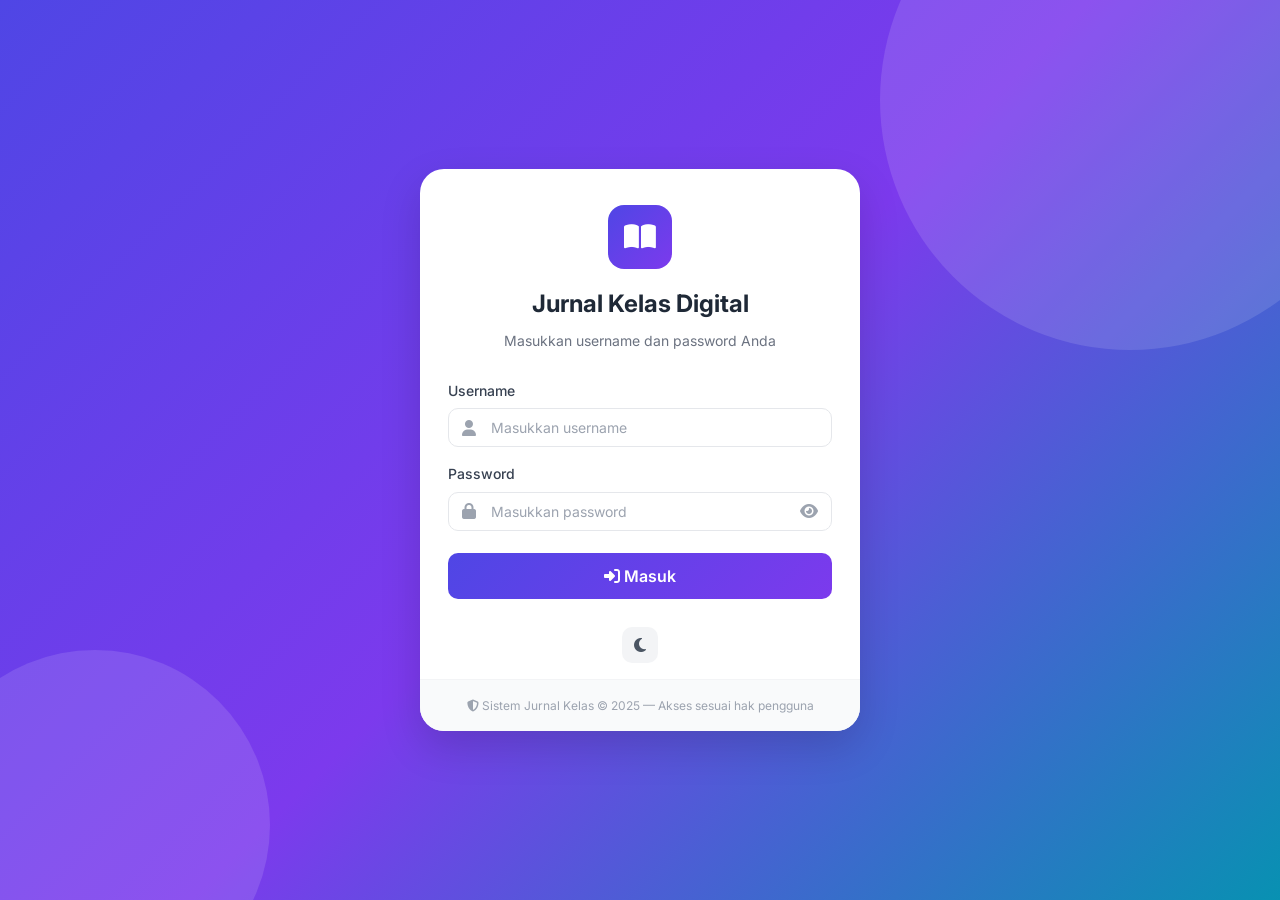
==== index.html @ 98031968 "Initial commit : proyek jurnal kelas digital" ====
<!doctype html>
<html lang="id">
  <head>
    <meta charset="UTF-8" />
    <meta name="viewport" content="width=device-width, initial-scale=1.0" />
    <title>Login — Jurnal Kelas Digital</title>

    <!-- SEO & Meta -->
    <meta
      name="description"
      content="Sistem Jurnal Kelas Digital — Pencatatan kegiatan belajar mengajar"
    />
    <meta name="theme-color" content="#4F46E5" />

    <!-- Favicon emoji (tidak perlu file gambar) -->
    <link
      rel="icon"
      href="data:image/svg+xml,<svg xmlns='http://www.w3.org/2000/svg' viewBox='0 0 100 100'><text y='.9em' font-size='90'>📒</text></svg>"
    />
    <link rel="stylesheet" href="css/style.css" />
    <link rel="stylesheet" href="css/login.css" />
    <link
      rel="stylesheet"
      href="https://cdnjs.cloudflare.com/ajax/libs/font-awesome/6.5.0/css/all.min.css"
    />
  </head>
  <body>
    <div class="login-page">
      <div class="login-container">
        <div class="login-card">
          <!-- Header -->
          <div class="login-header">
            <div class="login-logo">
              <i class="fas fa-book-open"></i>
            </div>
            <h1 class="login-title">Jurnal Kelas Digital</h1>
            <p class="login-subtitle">Masukkan username dan password Anda</p>
          </div>

          <!-- Form Login -->
          <form class="login-form" id="loginForm" onsubmit="handleLogin(event)">
            <div class="alert alert-danger hidden" id="loginAlert">
              <i class="fas fa-circle-exclamation"></i>
              <span id="loginAlertMsg">Username atau password salah.</span>
            </div>

            <div class="form-group">
              <label class="form-label" for="username">Username</label>
              <div class="input-icon-wrapper">
                <i class="fas fa-user icon"></i>
                <input
                  type="text"
                  id="username"
                  class="form-control"
                  placeholder="Masukkan username"
                  autocomplete="username"
                  required
                />
              </div>
            </div>

            <div class="form-group">
              <label class="form-label" for="password">Password</label>
              <div class="input-icon-wrapper">
                <i class="fas fa-lock icon"></i>
                <input
                  type="password"
                  id="password"
                  class="form-control"
                  placeholder="Masukkan password"
                  autocomplete="current-password"
                  required
                />
                <i
                  class="fas fa-eye icon-right"
                  id="togglePassword"
                  onclick="togglePasswordVisibility()"
                ></i>
              </div>
            </div>

            <button type="submit" class="btn-login" id="btnLogin">
              <span class="btn-text">
                <i class="fas fa-right-to-bracket"></i>
                Masuk
              </span>
              <span class="btn-spinner"></span>
            </button>
          </form>

          <div style="text-align: center; padding: 0 28px 16px">
            <button
              class="dark-mode-toggle"
              onclick="toggleDarkMode()"
              id="darkModeBtn"
              title="Toggle Dark Mode"
              style="margin: 0 auto"
            >
              <i class="fas fa-moon"></i>
            </button>
          </div>

          <div class="login-footer">
            <i class="fas fa-shield-halved"></i>
            Sistem Jurnal Kelas &copy; 2025 — Akses sesuai hak pengguna
          </div>
        </div>
      </div>
    </div>

    <script src="js/data.js"></script>
    <script src="js/auth.js"></script>
    <script src="js/darkmode.js"></script>
  </body>
</html>
---- css/style.css ----
/* ============================================
   css/style.css — Global Styles
   Jurnal Kelas Digital
   ============================================ */

/* --- 1. Google Font Import --- */
@import url("https://fonts.googleapis.com/css2?family=Inter:wght@300;400;500;600;700&display=swap");

/* --- 2. CSS Variables (Tema Warna) --- */
:root {
  /* Primary Colors */
  --primary: #4f46e5; /* Indigo utama */
  --primary-dark: #3730a3;
  --primary-light: #818cf8;

  /* Role Colors */
  --color-admin: #7c3aed; /* Ungu untuk admin */
  --color-guru: #0891b2; /* Biru teal untuk guru */
  --color-siswa: #059669; /* Hijau untuk siswa */

  /* Neutral Colors */
  --white: #ffffff;
  --gray-50: #f9fafb;
  --gray-100: #f3f4f6;
  --gray-200: #e5e7eb;
  --gray-300: #d1d5db;
  --gray-400: #9ca3af;
  --gray-500: #6b7280;
  --gray-600: #4b5563;
  --gray-700: #374151;
  --gray-800: #1f2937;
  --gray-900: #111827;

  /* Status Colors */
  --success: #10b981;
  --warning: #f59e0b;
  --danger: #ef4444;
  --info: #3b82f6;

  /* Typography */
  --font-main: "Inter", sans-serif;
  --text-xs: 0.75rem; /* 12px */
  --text-sm: 0.875rem; /* 14px */
  --text-base: 1rem; /* 16px */
  --text-lg: 1.125rem; /* 18px */
  --text-xl: 1.25rem; /* 20px */
  --text-2xl: 1.5rem; /* 24px */
  --text-3xl: 1.875rem; /* 30px */

  /* Spacing */
  --radius-sm: 6px;
  --radius-md: 10px;
  --radius-lg: 16px;
  --radius-xl: 24px;

  /* Shadow */
  --shadow-sm: 0 1px 3px rgba(0, 0, 0, 0.08);
  --shadow-md: 0 4px 12px rgba(0, 0, 0, 0.1);
  --shadow-lg: 0 8px 24px rgba(0, 0, 0, 0.12);
  --shadow-xl: 0 16px 40px rgba(0, 0, 0, 0.15);

  /* Transition */
  --transition: all 0.25s ease;
}

/* --- 3. CSS Reset & Base --- */
*,
*::before,
*::after {
  margin: 0;
  padding: 0;
  box-sizing: border-box;
}

html {
  font-size: 16px;
  scroll-behavior: smooth;
  overflow-x: hidden;
}

body {
  font-family: var(--font-main);
  font-size: var(--text-base);
  color: var(--gray-800);
  background-color: var(--gray-50);
  line-height: 1.6;
  -webkit-font-smoothing: antialiased;
  overflow-x: hidden;
  width: 100%;
}

a {
  text-decoration: none;
  color: inherit;
}

ul,
ol {
  list-style: none;
}

img {
  max-width: 100%;
  display: block;
}

button {
  cursor: pointer;
  font-family: var(--font-main);
  border: none;
  outline: none;
}

input,
select,
textarea {
  font-family: var(--font-main);
  font-size: var(--text-base);
  outline: none;
}

/* --- 4. Typography Utility --- */
.text-xs {
  font-size: var(--text-xs);
}
.text-sm {
  font-size: var(--text-sm);
}
.text-base {
  font-size: var(--text-base);
}
.text-lg {
  font-size: var(--text-lg);
}
.text-xl {
  font-size: var(--text-xl);
}
.text-2xl {
  font-size: var(--text-2xl);
}
.text-3xl {
  font-size: var(--text-3xl);
}

.font-light {
  font-weight: 300;
}
.font-normal {
  font-weight: 400;
}
.font-medium {
  font-weight: 500;
}
.font-semibold {
  font-weight: 600;
}
.font-bold {
  font-weight: 700;
}

.text-center {
  text-align: center;
}
.text-right {
  text-align: right;
}

.text-primary {
  color: var(--primary);
}
.text-muted {
  color: var(--gray-500);
}
.text-danger {
  color: var(--danger);
}
.text-success {
  color: var(--success);
}
.text-white {
  color: var(--white);
}

/* --- 5. Button Components --- */
.btn {
  display: inline-flex;
  align-items: center;
  justify-content: center;
  gap: 8px;
  padding: 10px 20px;
  border-radius: var(--radius-md);
  font-size: var(--text-sm);
  font-weight: 600;
  transition: var(--transition);
  border: 2px solid transparent;
  white-space: nowrap;
}

.btn-sm {
  padding: 6px 14px;
  font-size: var(--text-xs);
  border-radius: var(--radius-sm);
}

.btn-lg {
  padding: 14px 28px;
  font-size: var(--text-base);
}

.btn-block {
  width: 100%;
}

/* Warna tombol berdasarkan peran */
.btn-primary {
  background: var(--primary);
  color: var(--white);
}
.btn-primary:hover {
  background: var(--primary-dark);
  transform: translateY(-1px);
  box-shadow: var(--shadow-md);
}

.btn-admin {
  background: var(--color-admin);
  color: var(--white);
}
.btn-admin:hover {
  background: #6d28d9;
  transform: translateY(-1px);
  box-shadow: var(--shadow-md);
}

.btn-guru {
  background: var(--color-guru);
  color: var(--white);
}
.btn-guru:hover {
  background: #0e7490;
  transform: translateY(-1px);
}

.btn-siswa {
  background: var(--color-siswa);
  color: var(--white);
}
.btn-siswa:hover {
  background: #047857;
  transform: translateY(-1px);
}

.btn-danger {
  background: var(--danger);
  color: var(--white);
}
.btn-danger:hover {
  background: #dc2626;
}

.btn-outline {
  background: transparent;
  border: 2px solid var(--gray-300);
  color: var(--gray-700);
}
.btn-outline:hover {
  border-color: var(--primary);
  color: var(--primary);
}

.btn-ghost {
  background: transparent;
  color: var(--gray-600);
}
.btn-ghost:hover {
  background: var(--gray-100);
  color: var(--gray-800);
}

/* --- 6. Form Components --- */
.form-group {
  display: flex;
  flex-direction: column;
  gap: 6px;
  margin-bottom: 16px;
}

.form-label {
  font-size: var(--text-sm);
  font-weight: 500;
  color: var(--gray-700);
}

.form-control {
  width: 100%;
  padding: 10px 14px;
  border: 1.5px solid var(--gray-200);
  border-radius: var(--radius-md);
  font-size: var(--text-sm);
  color: var(--gray-800);
  background: var(--white);
  transition: var(--transition);
}

.form-control:focus {
  border-color: var(--primary);
  box-shadow: 0 0 0 3px rgba(79, 70, 229, 0.12);
}

.form-control::placeholder {
  color: var(--gray-400);
}

select.form-control {
  cursor: pointer;
  appearance: none;
  background-image: url("data:image/svg+xml,%3Csvg xmlns='http://www.w3.org/2000/svg' width='12' height='12' viewBox='0 0 12 12'%3E%3Cpath fill='%236B7280' d='M6 8L1 3h10z'/%3E%3C/svg%3E");
  background-repeat: no-repeat;
  background-position: right 14px center;
  padding-right: 36px;
}

textarea.form-control {
  resize: vertical;
  min-height: 80px;
}

.form-hint {
  font-size: var(--text-xs);
  color: var(--gray-400);
  margin-top: 2px;
}

.form-error {
  font-size: var(--text-xs);
  color: var(--danger);
  margin-top: 2px;
}

/* --- 7. Card Component --- */
.card {
  background: var(--white);
  border-radius: var(--radius-lg);
  box-shadow: var(--shadow-sm);
  border: 1px solid var(--gray-100);
  overflow: hidden;
}

.card-header {
  padding: 18px 24px;
  border-bottom: 1px solid var(--gray-100);
  display: flex;
  align-items: center;
  justify-content: space-between;
}

.card-title {
  font-size: var(--text-lg);
  font-weight: 600;
  color: var(--gray-800);
}

.card-body {
  padding: 24px;
}

.card-footer {
  padding: 16px 24px;
  border-top: 1px solid var(--gray-100);
  background: var(--gray-50);
}

/* --- 8. Badge Component --- */
.badge {
  display: inline-flex;
  align-items: center;
  padding: 3px 10px;
  border-radius: 999px;
  font-size: var(--text-xs);
  font-weight: 600;
}

.badge-primary {
  background: #eef2ff;
  color: var(--primary);
}
.badge-admin {
  background: #f5f3ff;
  color: var(--color-admin);
}
.badge-guru {
  background: #ecfeff;
  color: var(--color-guru);
}
.badge-siswa {
  background: #ecfdf5;
  color: var(--color-siswa);
}
.badge-success {
  background: #d1fae5;
  color: #065f46;
}
.badge-warning {
  background: #fef3c7;
  color: #92400e;
}
.badge-danger {
  background: #fee2e2;
  color: #991b1b;
}
.badge-gray {
  background: var(--gray-100);
  color: var(--gray-600);
}

/* --- 9. Alert Component --- */
.alert {
  padding: 12px 16px;
  border-radius: var(--radius-md);
  font-size: var(--text-sm);
  display: flex;
  align-items: flex-start;
  gap: 10px;
  margin-bottom: 16px;
}

.alert-success {
  background: #d1fae5;
  color: #065f46;
  border-left: 4px solid var(--success);
}
.alert-danger {
  background: #fee2e2;
  color: #991b1b;
  border-left: 4px solid var(--danger);
}
.alert-warning {
  background: #fef3c7;
  color: #92400e;
  border-left: 4px solid var(--warning);
}
.alert-info {
  background: #dbeafe;
  color: #1e40af;
  border-left: 4px solid var(--info);
}

/* --- 10. Table Component --- */
.table-wrapper {
  overflow-x: auto;
  border-radius: var(--radius-md);
  border: 1px solid var(--gray-200);
}

table {
  width: 100%;
  border-collapse: collapse;
  font-size: var(--text-sm);
}

thead {
  background: var(--gray-50);
}

th {
  padding: 12px 16px;
  text-align: left;
  font-weight: 600;
  color: var(--gray-600);
  font-size: var(--text-xs);
  text-transform: uppercase;
  letter-spacing: 0.05em;
  border-bottom: 1px solid var(--gray-200);
  white-space: nowrap;
}

td {
  padding: 13px 16px;
  border-bottom: 1px solid var(--gray-100);
  color: var(--gray-700);
  vertical-align: middle;
}

tbody tr:last-child td {
  border-bottom: none;
}

tbody tr:hover {
  background: var(--gray-50);
}

/* --- 11. Modal Component --- */
.modal-overlay {
  position: fixed;
  inset: 0;
  background: rgba(0, 0, 0, 0.45);
  display: flex;
  align-items: center;
  justify-content: center;
  z-index: 1000;
  padding: 20px;
  opacity: 0;
  visibility: hidden;
  transition: var(--transition);
  pointer-events: none;
}

.modal-overlay.active {
  opacity: 1;
  visibility: visible;
  pointer-events: auto;
}

.modal {
  background: var(--white);
  border-radius: var(--radius-xl);
  box-shadow: var(--shadow-xl);
  width: 100%;
  max-width: 520px;
  max-height: 90vh;
  overflow-y: auto;
  transform: scale(0.95) translateY(10px);
  transition: var(--transition);
}

.modal-overlay.active .modal {
  transform: scale(1) translateY(0);
}

.modal-header {
  padding: 20px 24px 16px;
  border-bottom: 1px solid var(--gray-100);
  display: flex;
  align-items: center;
  justify-content: space-between;
}

.modal-title {
  font-size: var(--text-xl);
  font-weight: 600;
}

.modal-close {
  width: 32px;
  height: 32px;
  border-radius: var(--radius-sm);
  background: var(--gray-100);
  color: var(--gray-500);
  display: flex;
  align-items: center;
  justify-content: center;
  font-size: var(--text-lg);
  transition: var(--transition);
  cursor: pointer;
  border: none;
}

.modal-close:hover {
  background: var(--gray-200);
  color: var(--gray-800);
}

.modal-body {
  padding: 24px;
}

.modal-footer {
  padding: 16px 24px;
  border-top: 1px solid var(--gray-100);
  display: flex;
  gap: 10px;
  justify-content: flex-end;
}

/* --- 12. Utility Classes --- */
.d-flex {
  display: flex;
}
.align-center {
  align-items: center;
}
.justify-between {
  justify-content: space-between;
}
.gap-1 {
  gap: 4px;
}
.gap-2 {
  gap: 8px;
}
.gap-3 {
  gap: 12px;
}
.gap-4 {
  gap: 16px;
}

.mt-1 {
  margin-top: 4px;
}
.mt-2 {
  margin-top: 8px;
}
.mt-3 {
  margin-top: 12px;
}
.mt-4 {
  margin-top: 16px;
}
.mb-1 {
  margin-bottom: 4px;
}
.mb-2 {
  margin-bottom: 8px;
}
.mb-3 {
  margin-bottom: 12px;
}
.mb-4 {
  margin-bottom: 16px;
}

.p-2 {
  padding: 8px;
}
.p-3 {
  padding: 12px;
}
.p-4 {
  padding: 16px;
}

.w-full {
  width: 100%;
}
.hidden {
  display: none !important;
}

/* --- 13. Scrollbar Custom --- */
::-webkit-scrollbar {
  width: 6px;
  height: 6px;
}
::-webkit-scrollbar-track {
  background: var(--gray-100);
}
::-webkit-scrollbar-thumb {
  background: var(--gray-300);
  border-radius: 99px;
}
::-webkit-scrollbar-thumb:hover {
  background: var(--gray-400);
}

/* ============================================
   POLISH & FINISHING — Tambahan Animasi & UI
   ============================================ */

/* Animasi masuk halaman */
@keyframes fadeInUp {
  from {
    opacity: 0;
    transform: translateY(16px);
  }
  to {
    opacity: 1;
    transform: translateY(0);
  }
}

@keyframes fadeIn {
  from {
    opacity: 0;
  }
  to {
    opacity: 1;
  }
}

@keyframes slideInLeft {
  from {
    opacity: 0;
    transform: translateX(-20px);
  }
  to {
    opacity: 1;
    transform: translateX(0);
  }
}

/* Terapkan animasi ke elemen utama */
.page-content {
  animation: fadeInUp 0.35s ease both;
}

.stat-card {
  animation: fadeInUp 0.35s ease both;
}

.stat-card:nth-child(1) {
  animation-delay: 0.05s;
}
.stat-card:nth-child(2) {
  animation-delay: 0.1s;
}
.stat-card:nth-child(3) {
  animation-delay: 0.15s;
}
.stat-card:nth-child(4) {
  animation-delay: 0.2s;
}
.stat-card:nth-child(5) {
  animation-delay: 0.25s;
}

.card {
  animation: fadeInUp 0.4s ease both;
}

/* Animasi baris tabel */
tbody tr {
  animation: fadeIn 0.2s ease both;
}

/* Toast notification */
.toast-container {
  position: fixed;
  bottom: 24px;
  right: 24px;
  z-index: 9999;
  display: flex;
  flex-direction: column;
  gap: 10px;
}

.toast {
  display: flex;
  align-items: center;
  gap: 12px;
  padding: 14px 18px;
  border-radius: var(--radius-md);
  background: var(--gray-900);
  color: var(--white);
  font-size: var(--text-sm);
  font-weight: 500;
  box-shadow: var(--shadow-xl);
  min-width: 280px;
  max-width: 380px;
  animation: slideInLeft 0.3s ease;
  cursor: pointer;
}

.toast.success {
  border-left: 4px solid var(--success);
}
.toast.error {
  border-left: 4px solid var(--danger);
}
.toast.info {
  border-left: 4px solid var(--info);
}
.toast.warning {
  border-left: 4px solid var(--warning);
}

.toast-icon {
  font-size: 18px;
  flex-shrink: 0;
}

.toast-hide {
  animation: slideOutRight 0.3s ease forwards;
}

@keyframes slideOutRight {
  to {
    opacity: 0;
    transform: translateX(40px);
  }
}

/* Empty state */
.empty-state {
  display: flex;
  flex-direction: column;
  align-items: center;
  justify-content: center;
  padding: 48px 24px;
  color: var(--gray-400);
  text-align: center;
  gap: 12px;
}

.empty-state i {
  font-size: 48px;
  opacity: 0.5;
}

.empty-state p {
  font-size: var(--text-sm);
  max-width: 260px;
  line-height: 1.6;
}

/* Loading skeleton */
.skeleton {
  background: linear-gradient(
    90deg,
    var(--gray-100) 25%,
    var(--gray-200) 50%,
    var(--gray-100) 75%
  );
  background-size: 200% 100%;
  animation: shimmer 1.4s infinite;
  border-radius: var(--radius-sm);
}

@keyframes shimmer {
  0% {
    background-position: 200% 0;
  }
  100% {
    background-position: -200% 0;
  }
}

/* Tombol aktif feedback */
.btn:active {
  transform: scale(0.97);
}

/* Input focus lebih smooth */
.form-control:focus {
  transform: none;
}

/* Highlight row tabel saat hover */
tbody tr {
  transition: background 0.15s ease;
}

/* Tooltip sederhana */
[data-tooltip] {
  position: relative;
}

[data-tooltip]::after {
  content: attr(data-tooltip);
  position: absolute;
  bottom: calc(100% + 6px);
  left: 50%;
  transform: translateX(-50%);
  background: var(--gray-900);
  color: white;
  font-size: var(--text-xs);
  padding: 4px 10px;
  border-radius: var(--radius-sm);
  white-space: nowrap;
  opacity: 0;
  pointer-events: none;
  transition: opacity 0.2s ease;
  z-index: 10;
}

[data-tooltip]:hover::after {
  opacity: 1;
}

/* Scrollbar lebih halus */
* {
  scrollbar-width: thin;
  scrollbar-color: var(--gray-300) transparent;
}

/* Print style — sembunyikan sidebar saat print */
@media print {
  .sidebar,
  .topbar,
  .sidebar-overlay,
  .btn,
  .modal-overlay {
    display: none !important;
  }
  .main-content {
    margin-left: 0 !important;
  }
  .page-content {
    padding: 0 !important;
  }
}

/* ============================================
   Import Excel — Drop Zone
   ============================================ */

.drop-zone {
  border: 2px dashed var(--gray-300);
  border-radius: var(--radius-lg);
  padding: 36px 24px;
  text-align: center;
  cursor: pointer;
  transition: var(--transition);
  background: var(--gray-50);
}

.drop-zone:hover,
.drop-zone.drag-over {
  border-color: var(--primary);
  background: #eef2ff;
}

.drop-zone-icon {
  font-size: 40px;
  color: var(--gray-300);
  margin-bottom: 12px;
  display: block;
  transition: var(--transition);
}

.drop-zone:hover .drop-zone-icon,
.drop-zone.drag-over .drop-zone-icon {
  color: var(--primary);
}

.drop-zone-text {
  font-size: var(--text-sm);
  font-weight: 500;
  color: var(--gray-500);
  margin-bottom: 4px;
}

.active-tab {
  background: var(--color-admin) !important;
  color: white !important;
  border-color: var(--color-admin) !important;
}

/* Notifikasi badge sidebar */
@keyframes pulse-badge {
  0%,
  100% {
    transform: scale(1);
  }
  50% {
    transform: scale(1.15);
  }
}

.notif-badge {
  animation: pulse-badge 1.5s infinite;
}

/* ============================================
   DARK MODE
   ============================================ */

[data-theme="dark"] {
  --white: #1e1e2e;
  --gray-50: #181825;
  --gray-100: #1e1e2e;
  --gray-200: #313244;
  --gray-300: #45475a;
  --gray-400: #585b70;
  --gray-500: #6c7086;
  --gray-600: #a6adc8;
  --gray-700: #bac2de;
  --gray-800: #cdd6f4;
  --gray-900: #11111b;

  --primary: #89b4fa;
  --primary-dark: #74c7ec;
  --primary-light: #89dceb;

  --color-admin: #cba6f7;
  --color-guru: #89dceb;
  --color-siswa: #a6e3a1;

  --success: #a6e3a1;
  --warning: #f9e2af;
  --danger: #f38ba8;
  --info: #89b4fa;
}

/* Background & teks utama */
[data-theme="dark"] body {
  background: var(--gray-50);
  color: var(--gray-800);
}

/* Card */
[data-theme="dark"] .card {
  background: var(--gray-100);
  border-color: var(--gray-200);
}

[data-theme="dark"] .card-header {
  border-color: var(--gray-200);
}

[data-theme="dark"] .card-footer {
  background: var(--gray-50);
  border-color: var(--gray-200);
}

/* Topbar */
[data-theme="dark"] .topbar {
  background: rgba(30, 30, 46, 0.95);
  border-color: var(--gray-200);
}

[data-theme="dark"] .topbar-title {
  color: var(--gray-800);
}

[data-theme="dark"] .topbar-date {
  background: var(--gray-200);
  color: var(--gray-600);
}

/* Form */
[data-theme="dark"] .form-control {
  background: var(--gray-200);
  border-color: var(--gray-300);
  color: var(--gray-800);
}

[data-theme="dark"] .form-control:focus {
  border-color: var(--primary);
  box-shadow: 0 0 0 3px rgba(137, 180, 250, 0.15);
}

[data-theme="dark"] .form-control::placeholder {
  color: var(--gray-500);
}

[data-theme="dark"] select.form-control {
  background-image: url("data:image/svg+xml,%3Csvg xmlns='http://www.w3.org/2000/svg' width='12' height='12' viewBox='0 0 12 12'%3E%3Cpath fill='%23A6ADC8' d='M6 8L1 3h10z'/%3E%3C/svg%3E");
}

/* Tabel */
[data-theme="dark"] thead {
  background: var(--gray-200);
}

[data-theme="dark"] th {
  color: var(--gray-600);
  border-color: var(--gray-300);
}

[data-theme="dark"] td {
  border-color: var(--gray-200);
  color: var(--gray-700);
}

[data-theme="dark"] tbody tr:hover {
  background: var(--gray-200);
}

[data-theme="dark"] tbody tr:nth-child(even) {
  background: rgba(49, 50, 68, 0.5);
}

[data-theme="dark"] .table-wrapper {
  border-color: var(--gray-200);
}

/* Modal */
[data-theme="dark"] .modal {
  background: var(--gray-100);
}

[data-theme="dark"] .modal-header {
  border-color: var(--gray-200);
}

[data-theme="dark"] .modal-footer {
  border-color: var(--gray-200);
}

[data-theme="dark"] .modal-close {
  background: var(--gray-200);
  color: var(--gray-600);
}

[data-theme="dark"] .modal-close:hover {
  background: var(--gray-300);
}

[data-theme="dark"] .modal-overlay {
  background: rgba(0, 0, 0, 0.6);
}

/* Alert */
[data-theme="dark"] .alert-success {
  background: rgba(166, 227, 161, 0.15);
  color: #a6e3a1;
}

[data-theme="dark"] .alert-danger {
  background: rgba(243, 139, 168, 0.15);
  color: #f38ba8;
}

[data-theme="dark"] .alert-warning {
  background: rgba(249, 226, 175, 0.15);
  color: #f9e2af;
}

[data-theme="dark"] .alert-info {
  background: rgba(137, 180, 250, 0.15);
  color: #89b4fa;
}

/* Badge */
[data-theme="dark"] .badge-gray {
  background: var(--gray-200);
  color: var(--gray-600);
}

[data-theme="dark"] .badge-primary {
  background: rgba(137, 180, 250, 0.2);
  color: var(--primary);
}

[data-theme="dark"] .badge-admin {
  background: rgba(203, 166, 247, 0.2);
  color: var(--color-admin);
}

[data-theme="dark"] .badge-guru {
  background: rgba(137, 220, 235, 0.2);
  color: var(--color-guru);
}

[data-theme="dark"] .badge-siswa {
  background: rgba(166, 227, 161, 0.2);
  color: var(--color-siswa);
}

[data-theme="dark"] .badge-success {
  background: rgba(166, 227, 161, 0.2);
  color: #a6e3a1;
}

[data-theme="dark"] .badge-warning {
  background: rgba(249, 226, 175, 0.2);
  color: #f9e2af;
}

[data-theme="dark"] .badge-danger {
  background: rgba(243, 139, 168, 0.2);
  color: #f38ba8;
}

[data-theme="dark"] .badge-info {
  background: rgba(137, 180, 250, 0.2);
  color: #89b4fa;
}

/* Stat card */
[data-theme="dark"] .stat-card {
  background: var(--gray-100);
  border-color: var(--gray-200);
}

[data-theme="dark"] .stat-number {
  color: var(--gray-800);
}

[data-theme="dark"] .stat-icon.admin {
  background: rgba(203, 166, 247, 0.15);
}

[data-theme="dark"] .stat-icon.guru {
  background: rgba(137, 220, 235, 0.15);
}

[data-theme="dark"] .stat-icon.siswa {
  background: rgba(166, 227, 161, 0.15);
}

[data-theme="dark"] .stat-icon.info {
  background: rgba(137, 180, 250, 0.15);
}

[data-theme="dark"] .stat-icon.warning {
  background: rgba(249, 226, 175, 0.15);
}

/* Tombol */
[data-theme="dark"] .btn-outline {
  border-color: var(--gray-300);
  color: var(--gray-700);
}

[data-theme="dark"] .btn-outline:hover {
  border-color: var(--primary);
  color: var(--primary);
}

[data-theme="dark"] .btn-ghost {
  color: var(--gray-600);
}

[data-theme="dark"] .btn-ghost:hover {
  background: var(--gray-200);
}

/* Drop zone import */
[data-theme="dark"] .drop-zone {
  background: var(--gray-200);
  border-color: var(--gray-300);
}

[data-theme="dark"] .drop-zone:hover {
  background: var(--gray-300);
  border-color: var(--primary);
}

/* Info box */
[data-theme="dark"] .info-box {
  background: rgba(137, 180, 250, 0.1);
  border-color: rgba(137, 180, 250, 0.3);
  color: #89b4fa;
}

/* Code */
[data-theme="dark"] code {
  background: var(--gray-200) !important;
  color: var(--color-admin) !important;
}

/* Login page dark */
[data-theme="dark"] .login-card {
  background: var(--gray-100);
}

[data-theme="dark"] .login-title {
  color: var(--gray-800);
}

[data-theme="dark"] .login-subtitle {
  color: var(--gray-600);
}

[data-theme="dark"] .login-footer {
  background: var(--gray-200);
  border-color: var(--gray-300);
  color: var(--gray-500);
}

/* Toggle dark mode button */
.dark-mode-toggle {
  width: 36px;
  height: 36px;
  border-radius: var(--radius-md);
  border: none;
  background: var(--gray-100);
  color: var(--gray-600);
  cursor: pointer;
  display: flex;
  align-items: center;
  justify-content: center;
  font-size: 16px;
  transition: var(--transition);
  flex-shrink: 0;
}

.dark-mode-toggle:hover {
  background: var(--gray-200);
  color: var(--gray-800);
}

[data-theme="dark"] .dark-mode-toggle {
  background: var(--gray-200);
  color: var(--warning);
}

[data-theme="dark"] .dark-mode-toggle:hover {
  background: var(--gray-300);
}

/* ── Fix Sidebar Dark Mode ── */

[data-theme="dark"] .sidebar {
  background: #11111b;
}

[data-theme="dark"] .sidebar-app-name {
  color: #cdd6f4;
}

[data-theme="dark"] .sidebar-app-sub {
  color: #6c7086;
}

[data-theme="dark"] .user-name {
  color: #cdd6f4;
}

[data-theme="dark"] .user-role .badge {
  opacity: 0.9;
}

[data-theme="dark"] .nav-section-title {
  color: #585b70;
}

[data-theme="dark"] .nav-item {
  color: #a6adc8;
}

[data-theme="dark"] .nav-item:hover {
  background: rgba(255, 255, 255, 0.06);
  color: #cdd6f4;
}

[data-theme="dark"] .nav-item.active.admin {
  background: rgba(203, 166, 247, 0.2);
  color: #cba6f7;
}

[data-theme="dark"] .nav-item.active.guru {
  background: rgba(137, 220, 235, 0.2);
  color: #89dceb;
}

[data-theme="dark"] .nav-item.active.siswa {
  background: rgba(166, 227, 161, 0.2);
  color: #a6e3a1;
}

[data-theme="dark"] .btn-logout {
  color: #6c7086;
}

[data-theme="dark"] .btn-logout:hover {
  background: rgba(243, 139, 168, 0.15);
  color: #f38ba8;
}

[data-theme="dark"] .sidebar-header {
  border-color: rgba(255, 255, 255, 0.06);
}

[data-theme="dark"] .sidebar-user {
  border-color: rgba(255, 255, 255, 0.06);
}

[data-theme="dark"] .sidebar-footer {
  border-color: rgba(255, 255, 255, 0.06);
  background: #11111b;
}

/* Modal logout shake saat batal */
@keyframes modalShake {
  0%,
  100% {
    transform: scale(1);
  }
  25% {
    transform: scale(0.98);
  }
  75% {
    transform: scale(1.01);
  }
}

#modalLogout .modal {
  animation: fadeInUp 0.3s ease;
}

#modalLogout .btn-danger {
  transition: var(--transition);
}

#modalLogout .btn-danger:disabled {
  opacity: 0.7;
  cursor: not-allowed;
  transform: none;
}
---- css/login.css ----
/* ============================================
   css/login.css — Halaman Login
   ============================================ */

.login-page {
  min-height: 100vh;
  display: flex;
  align-items: center;
  justify-content: center;
  background: linear-gradient(135deg, #4f46e5 0%, #7c3aed 50%, #0891b2 100%);
  padding: 20px;
  position: relative;
  overflow: hidden;
}

/* Dekorasi lingkaran latar belakang */
.login-page::before,
.login-page::after {
  content: "";
  position: absolute;
  border-radius: 50%;
  opacity: 0.12;
  background: white;
}

.login-page::before {
  width: 500px;
  height: 500px;
  top: -150px;
  right: -100px;
}

.login-page::after {
  width: 350px;
  height: 350px;
  bottom: -100px;
  left: -80px;
}

/* Kotak login utama */
.login-container {
  width: 100%;
  max-width: 440px;
  position: relative;
  z-index: 1;
}

.login-card {
  background: var(--white);
  border-radius: var(--radius-xl);
  box-shadow: var(--shadow-xl);
  overflow: hidden;
}

/* Bagian atas kartu (header) */
.login-header {
  padding: 36px 36px 28px;
  text-align: center;
}

.login-logo {
  width: 64px;
  height: 64px;
  background: linear-gradient(135deg, var(--primary), var(--color-admin));
  border-radius: var(--radius-lg);
  display: flex;
  align-items: center;
  justify-content: center;
  margin: 0 auto 16px;
  font-size: 28px;
  color: white;
}

.login-title {
  font-size: var(--text-2xl);
  font-weight: 700;
  color: var(--gray-800);
  margin-bottom: 6px;
}

.login-subtitle {
  font-size: var(--text-sm);
  color: var(--gray-500);
}

/* Tab pilihan role */
.role-tabs {
  display: grid;
  grid-template-columns: repeat(3, 1fr);
  gap: 8px;
  padding: 0 28px 24px;
}

.role-tab {
  padding: 10px 6px;
  border-radius: var(--radius-md);
  border: 2px solid var(--gray-200);
  background: var(--white);
  cursor: pointer;
  text-align: center;
  transition: var(--transition);
  font-size: var(--text-xs);
  font-weight: 600;
  color: var(--gray-500);
}

.role-tab .tab-icon {
  font-size: 20px;
  display: block;
  margin-bottom: 4px;
}

.role-tab:hover {
  border-color: var(--primary-light);
  color: var(--primary);
}

/* Warna aktif berdasarkan peran */
.role-tab.active[data-role="admin"] {
  border-color: var(--color-admin);
  background: #f5f3ff;
  color: var(--color-admin);
}

.role-tab.active[data-role="guru"] {
  border-color: var(--color-guru);
  background: #ecfeff;
  color: var(--color-guru);
}

.role-tab.active[data-role="siswa"] {
  border-color: var(--color-siswa);
  background: #ecfdf5;
  color: var(--color-siswa);
}

/* Form login */
.login-form {
  padding: 0 28px 28px;
}

.input-icon-wrapper {
  position: relative;
}

.input-icon-wrapper .form-control {
  padding-left: 42px;
}

.input-icon-wrapper .icon {
  position: absolute;
  left: 14px;
  top: 50%;
  transform: translateY(-50%);
  color: var(--gray-400);
  font-size: 16px;
  pointer-events: none;
}

.input-icon-wrapper .icon-right {
  position: absolute;
  right: 14px;
  top: 50%;
  transform: translateY(-50%);
  color: var(--gray-400);
  font-size: 16px;
  cursor: pointer;
}

.input-icon-wrapper .icon-right:hover {
  color: var(--gray-600);
}

/* Tombol login berubah warna sesuai role */
.btn-login {
  width: 100%;
  padding: 13px;
  border-radius: var(--radius-md);
  font-size: var(--text-base);
  font-weight: 600;
  color: var(--white);
  background: var(--primary);
  transition: var(--transition);
  margin-top: 6px;
  position: relative;
  overflow: hidden;
}

.btn-login:hover {
  transform: translateY(-2px);
  box-shadow: 0 6px 20px rgba(79, 70, 229, 0.35);
}

.btn-login.role-admin {
  background: var(--color-admin);
}
.btn-login.role-admin:hover {
  box-shadow: 0 6px 20px rgba(124, 58, 237, 0.35);
}

.btn-login.role-guru {
  background: var(--color-guru);
}
.btn-login.role-guru:hover {
  box-shadow: 0 6px 20px rgba(8, 145, 178, 0.35);
}

.btn-login.role-siswa {
  background: var(--color-siswa);
}
.btn-login.role-siswa:hover {
  box-shadow: 0 6px 20px rgba(5, 150, 105, 0.35);
}

/* Footer login */
.login-footer {
  padding: 16px 28px;
  background: var(--gray-50);
  border-top: 1px solid var(--gray-100);
  text-align: center;
  font-size: var(--text-xs);
  color: var(--gray-400);
}

/* Loading spinner di tombol */
.btn-spinner {
  display: none;
  width: 18px;
  height: 18px;
  border: 2px solid rgba(255, 255, 255, 0.4);
  border-top-color: white;
  border-radius: 50%;
  animation: spin 0.7s linear infinite;
}

.btn-login.loading .btn-text {
  display: none;
}
.btn-login.loading .btn-spinner {
  display: block;
}

@keyframes spin {
  to {
    transform: rotate(360deg);
  }
}

/* Error shake animation */
@keyframes shake {
  0%,
  100% {
    transform: translateX(0);
  }
  20%,
  60% {
    transform: translateX(-8px);
  }
  40%,
  80% {
    transform: translateX(8px);
  }
}

.shake {
  animation: shake 0.4s ease;
}

/* Responsif mobile */
@media (max-width: 480px) {
  .login-header {
    padding: 28px 20px 20px;
  }
  .role-tabs {
    padding: 0 16px 20px;
  }
  .login-form {
    padding: 0 16px 20px;
  }
  .login-footer {
    padding: 14px 16px;
  }
}

/* Tambahan: Demo accounts info box */
.demo-accounts {
  display: flex;
  flex-direction: column;
  gap: 6px;
}

.demo-account-item {
  background: var(--gray-50);
  border: 1px solid var(--gray-200);
  border-radius: var(--radius-sm);
  padding: 8px 12px;
  display: flex;
  justify-content: space-between;
  align-items: center;
  font-size: var(--text-xs);
  cursor: pointer;
  transition: var(--transition);
}

.demo-account-item:hover {
  background: var(--gray-100);
  border-color: var(--primary-light);
}

.demo-account-item .demo-name {
  font-weight: 600;
  color: var(--gray-700);
}

.demo-account-item .demo-cred {
  color: var(--gray-400);
  font-family: monospace;
}

/* Default tombol login (tanpa role tab) */
.btn-login {
  background: linear-gradient(135deg, var(--primary), var(--color-admin));
}

.btn-login:hover {
  background: linear-gradient(135deg, var(--primary-dark), #6d28d9);
  box-shadow: 0 6px 20px rgba(79, 70, 229, 0.35);
}
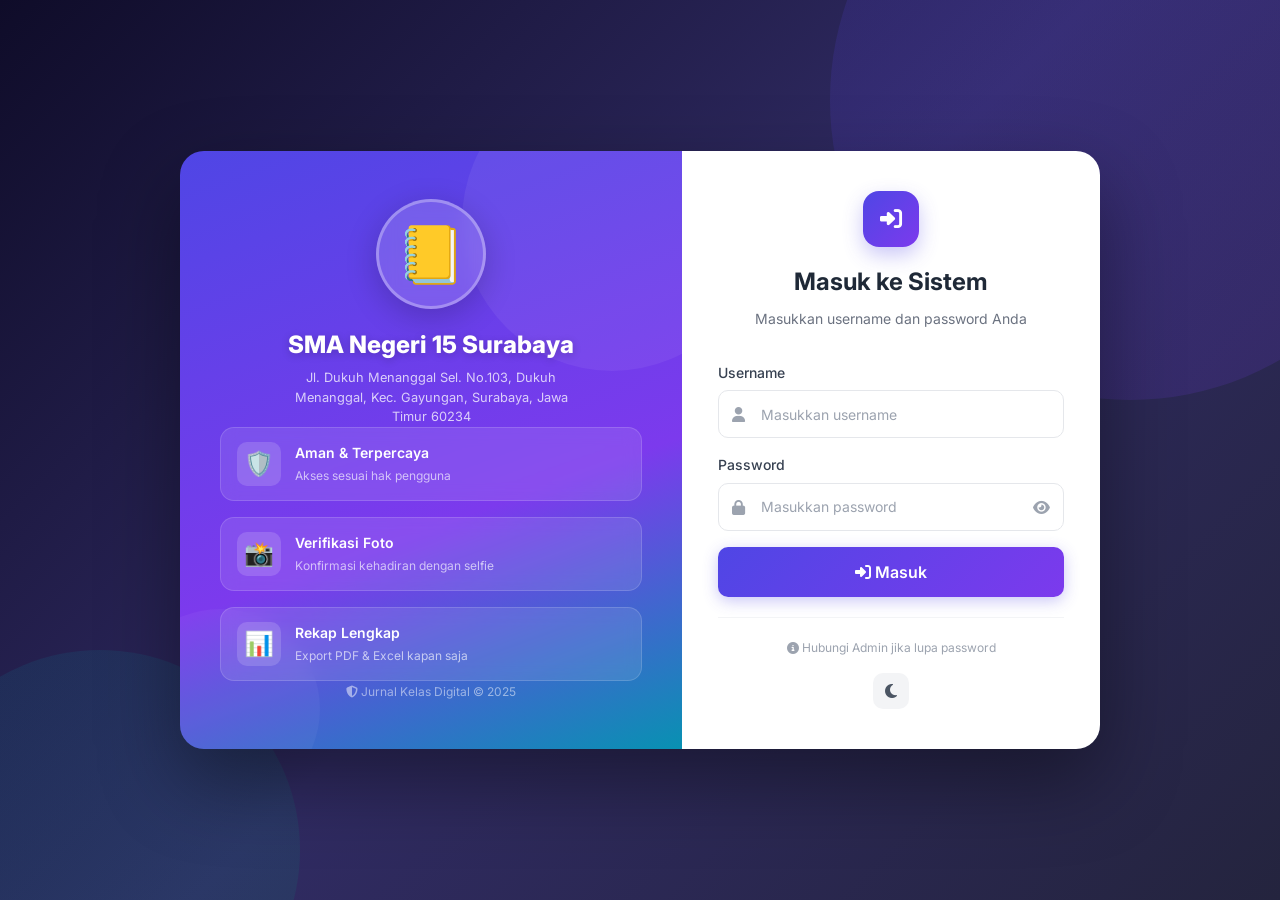
==== commit e591b189: "merubah tampilan login menjadi lebih lengkap dengan identitas sekolah" ====
--- a/index.html
+++ b/index.html
@@ -4,15 +4,8 @@
     <meta charset="UTF-8" />
     <meta name="viewport" content="width=device-width, initial-scale=1.0" />
     <title>Login — Jurnal Kelas Digital</title>
-
-    <!-- SEO & Meta -->
-    <meta
-      name="description"
-      content="Sistem Jurnal Kelas Digital — Pencatatan kegiatan belajar mengajar"
-    />
+    <meta name="description" content="Sistem Jurnal Kelas Digital" />
     <meta name="theme-color" content="#4F46E5" />
-
-    <!-- Favicon emoji (tidak perlu file gambar) -->
     <link
       rel="icon"
       href="data:image/svg+xml,<svg xmlns='http://www.w3.org/2000/svg' viewBox='0 0 100 100'><text y='.9em' font-size='90'>📒</text></svg>"
@@ -26,69 +19,161 @@
   </head>
   <body>
     <div class="login-page">
+      <!-- Dekorasi background -->
+      <div class="login-bg-circle login-bg-circle-1"></div>
+      <div class="login-bg-circle login-bg-circle-2"></div>
+      <div class="login-bg-circle login-bg-circle-3"></div>
+
       <div class="login-container">
-        <div class="login-card">
-          <!-- Header -->
-          <div class="login-header">
-            <div class="login-logo">
-              <i class="fas fa-book-open"></i>
-            </div>
-            <h1 class="login-title">Jurnal Kelas Digital</h1>
-            <p class="login-subtitle">Masukkan username dan password Anda</p>
-          </div>
-
-          <!-- Form Login -->
-          <form class="login-form" id="loginForm" onsubmit="handleLogin(event)">
-            <div class="alert alert-danger hidden" id="loginAlert">
-              <i class="fas fa-circle-exclamation"></i>
-              <span id="loginAlertMsg">Username atau password salah.</span>
-            </div>
-
-            <div class="form-group">
-              <label class="form-label" for="username">Username</label>
-              <div class="input-icon-wrapper">
-                <i class="fas fa-user icon"></i>
-                <input
-                  type="text"
-                  id="username"
-                  class="form-control"
-                  placeholder="Masukkan username"
-                  autocomplete="username"
-                  required
-                />
-              </div>
-            </div>
-
-            <div class="form-group">
-              <label class="form-label" for="password">Password</label>
-              <div class="input-icon-wrapper">
-                <i class="fas fa-lock icon"></i>
-                <input
-                  type="password"
-                  id="password"
-                  class="form-control"
-                  placeholder="Masukkan password"
-                  autocomplete="current-password"
-                  required
-                />
-                <i
-                  class="fas fa-eye icon-right"
-                  id="togglePassword"
-                  onclick="togglePasswordVisibility()"
-                ></i>
-              </div>
-            </div>
-
-            <button type="submit" class="btn-login" id="btnLogin">
-              <span class="btn-text">
+        <!-- Panel Kiri — Info Sekolah -->
+        <div class="login-left">
+          <!-- Logo & Nama Sekolah -->
+          <div class="login-school-info">
+            <!-- Logo -->
+            <div class="login-school-logo-wrapper">
+              <img
+                id="loginLogo"
+                src=""
+                alt="Logo Sekolah"
+                style="
+                  display: none;
+                  width: 100%;
+                  height: 100%;
+                  object-fit: contain;
+                  border-radius: 50%;
+                "
+              />
+              <div
+                id="loginLogoDefault"
+                style="font-size: 56px; line-height: 1"
+              >
+                📒
+              </div>
+            </div>
+
+            <!-- Nama & Alamat -->
+            <h1 class="login-school-name" id="loginNamaSekolah">
+              Jurnal Kelas Digital
+            </h1>
+            <p class="login-school-address" id="loginAlamatSekolah">
+              Sistem Pencatatan Jurnal Kelas
+            </p>
+          </div>
+
+          <!-- Fitur -->
+          <div class="login-features">
+            <div class="login-feature-item">
+              <div class="login-feature-icon">🛡️</div>
+              <div>
+                <div class="login-feature-title">Aman & Terpercaya</div>
+                <div class="login-feature-desc">Akses sesuai hak pengguna</div>
+              </div>
+            </div>
+            <div class="login-feature-item">
+              <div class="login-feature-icon">📸</div>
+              <div>
+                <div class="login-feature-title">Verifikasi Foto</div>
+                <div class="login-feature-desc">
+                  Konfirmasi kehadiran dengan selfie
+                </div>
+              </div>
+            </div>
+            <div class="login-feature-item">
+              <div class="login-feature-icon">📊</div>
+              <div>
+                <div class="login-feature-title">Rekap Lengkap</div>
+                <div class="login-feature-desc">
+                  Export PDF & Excel kapan saja
+                </div>
+              </div>
+            </div>
+          </div>
+
+          <!-- Copyright -->
+          <div class="login-left-footer">
+            <i class="fas fa-shield-halved"></i>
+            Jurnal Kelas Digital &copy; 2025
+          </div>
+        </div>
+
+        <!-- Panel Kanan — Form Login -->
+        <div class="login-right">
+          <div class="login-card">
+            <!-- Header form -->
+            <div class="login-form-header">
+              <div class="login-form-icon">
                 <i class="fas fa-right-to-bracket"></i>
-                Masuk
-              </span>
-              <span class="btn-spinner"></span>
-            </button>
-          </form>
-
-          <div style="text-align: center; padding: 0 28px 16px">
+              </div>
+              <h2 class="login-form-title">Masuk ke Sistem</h2>
+              <p class="login-form-subtitle">
+                Masukkan username dan password Anda
+              </p>
+            </div>
+
+            <!-- Form -->
+            <form id="loginForm" onsubmit="handleLogin(event)">
+              <!-- Alert error -->
+              <div class="alert alert-danger hidden" id="loginAlert">
+                <i class="fas fa-circle-exclamation"></i>
+                <span id="loginAlertMsg"> Username atau password salah. </span>
+              </div>
+
+              <!-- Username -->
+              <div class="form-group">
+                <label class="form-label" for="username"> Username </label>
+                <div class="input-icon-wrapper">
+                  <i class="fas fa-user icon"></i>
+                  <input
+                    type="text"
+                    id="username"
+                    class="form-control"
+                    placeholder="Masukkan username"
+                    autocomplete="username"
+                    required
+                  />
+                </div>
+              </div>
+
+              <!-- Password -->
+              <div class="form-group">
+                <label class="form-label" for="password"> Password </label>
+                <div class="input-icon-wrapper">
+                  <i class="fas fa-lock icon"></i>
+                  <input
+                    type="password"
+                    id="password"
+                    class="form-control"
+                    placeholder="Masukkan password"
+                    autocomplete="current-password"
+                    required
+                  />
+                  <i
+                    class="fas fa-eye icon-right"
+                    id="togglePassword"
+                    onclick="togglePasswordVisibility()"
+                  ></i>
+                </div>
+              </div>
+
+              <!-- Tombol Login -->
+              <button type="submit" class="btn-login" id="btnLogin">
+                <span class="btn-text">
+                  <i class="fas fa-right-to-bracket"></i>
+                  Masuk
+                </span>
+                <span class="btn-spinner"></span>
+              </button>
+            </form>
+
+            <!-- Footer form -->
+            <div class="login-form-footer">
+              <i class="fas fa-info-circle"></i>
+              Hubungi Admin jika lupa password
+            </div>
+          </div>
+
+          <!-- Toggle dark mode -->
+          <div style="text-align: center; margin-top: 16px">
             <button
               class="dark-mode-toggle"
               onclick="toggleDarkMode()"
@@ -99,10 +184,60 @@
               <i class="fas fa-moon"></i>
             </button>
           </div>
-
-          <div class="login-footer">
-            <i class="fas fa-shield-halved"></i>
-            Sistem Jurnal Kelas &copy; 2025 — Akses sesuai hak pengguna
+        </div>
+      </div>
+    </div>
+
+    <!-- MODAL: LOGOUT -->
+    <div class="modal-overlay" id="modalLogout">
+      <div class="modal" style="max-width: 380px">
+        <div class="modal-body" style="padding: 32px 24px; text-align: center">
+          <div
+            style="
+              width: 64px;
+              height: 64px;
+              border-radius: 50%;
+              background: #fee2e2;
+              display: flex;
+              align-items: center;
+              justify-content: center;
+              margin: 0 auto 16px;
+              font-size: 28px;
+            "
+          >
+            👋
+          </div>
+          <h3
+            style="
+              font-size: var(--text-xl);
+              font-weight: 700;
+              color: var(--gray-800);
+              margin-bottom: 8px;
+            "
+          >
+            Yakin ingin keluar?
+          </h3>
+          <p
+            style="
+              font-size: var(--text-sm);
+              color: var(--gray-500);
+              margin-bottom: 24px;
+              line-height: 1.6;
+            "
+          >
+            Anda akan keluar dari sistem.<br />
+            Pastikan semua data sudah tersimpan.
+          </p>
+          <div style="display: flex; gap: 10px">
+            <button
+              class="btn btn-outline w-full"
+              onclick="closeModal('modalLogout')"
+            >
+              <i class="fas fa-arrow-left"></i> Kembali
+            </button>
+            <button class="btn btn-danger w-full" onclick="konfirmasiLogout()">
+              <i class="fas fa-right-from-bracket"></i> Keluar
+            </button>
           </div>
         </div>
       </div>
--- a/css/login.css
+++ b/css/login.css
@@ -1,150 +1,255 @@
 /* ============================================
-   css/login.css — Halaman Login
+   css/login.css — Halaman Login v2.0
    ============================================ */
 
+/* ── Layout Utama ── */
 .login-page {
   min-height: 100vh;
   display: flex;
   align-items: center;
   justify-content: center;
-  background: linear-gradient(135deg, #4f46e5 0%, #7c3aed 50%, #0891b2 100%);
+  background: linear-gradient(135deg, #0f0c29, #302b63, #24243e);
   padding: 20px;
   position: relative;
   overflow: hidden;
 }
 
-/* Dekorasi lingkaran latar belakang */
-.login-page::before,
-.login-page::after {
+/* Dekorasi lingkaran */
+.login-bg-circle {
+  position: absolute;
+  border-radius: 50%;
+  opacity: 0.08;
+  background: white;
+  pointer-events: none;
+}
+
+.login-bg-circle-1 {
+  width: 600px;
+  height: 600px;
+  top: -200px;
+  right: -150px;
+  background: linear-gradient(135deg, #4f46e5, #7c3aed);
+  opacity: 0.15;
+}
+
+.login-bg-circle-2 {
+  width: 400px;
+  height: 400px;
+  bottom: -150px;
+  left: -100px;
+  background: linear-gradient(135deg, #0891b2, #059669);
+  opacity: 0.12;
+}
+
+.login-bg-circle-3 {
+  width: 200px;
+  height: 200px;
+  top: 50%;
+  left: 50%;
+  transform: translate(-50%, -50%);
+  background: white;
+  opacity: 0.03;
+}
+
+/* Container 2 panel */
+.login-container {
+  display: flex;
+  width: 100%;
+  max-width: 920px;
+  min-height: 560px;
+  border-radius: 24px;
+  overflow: hidden;
+  box-shadow: 0 32px 80px rgba(0, 0, 0, 0.4);
+  position: relative;
+  z-index: 1;
+  animation: fadeInUp 0.5s ease;
+}
+
+/* ── Panel Kiri ── */
+.login-left {
+  flex: 1.1;
+  background: linear-gradient(160deg, #4f46e5 0%, #7c3aed 60%, #0891b2 100%);
+  padding: 48px 40px;
+  display: flex;
+  flex-direction: column;
+  justify-content: space-between;
+  position: relative;
+  overflow: hidden;
+}
+
+.login-left::before {
   content: "";
   position: absolute;
+  width: 300px;
+  height: 300px;
   border-radius: 50%;
-  opacity: 0.12;
-  background: white;
-}
-
-.login-page::before {
-  width: 500px;
-  height: 500px;
-  top: -150px;
-  right: -100px;
-}
-
-.login-page::after {
-  width: 350px;
-  height: 350px;
-  bottom: -100px;
-  left: -80px;
-}
-
-/* Kotak login utama */
-.login-container {
+  background: rgba(255, 255, 255, 0.06);
+  top: -80px;
+  right: -80px;
+}
+
+.login-left::after {
+  content: "";
+  position: absolute;
+  width: 200px;
+  height: 200px;
+  border-radius: 50%;
+  background: rgba(255, 255, 255, 0.04);
+  bottom: -60px;
+  left: -60px;
+}
+
+/* Info sekolah */
+.login-school-info {
+  position: relative;
+  z-index: 1;
+  text-align: center;
+}
+
+.login-school-logo-wrapper {
+  width: 110px;
+  height: 110px;
+  border-radius: 50%;
+  background: rgba(255, 255, 255, 0.15);
+  backdrop-filter: blur(10px);
+  border: 3px solid rgba(255, 255, 255, 0.3);
+  display: flex;
+  align-items: center;
+  justify-content: center;
+  margin: 0 auto 20px;
+  overflow: hidden;
+  box-shadow: 0 8px 32px rgba(0, 0, 0, 0.2);
+}
+
+.login-school-name {
+  font-size: 1.5rem;
+  font-weight: 800;
+  color: white;
+  margin-bottom: 8px;
+  line-height: 1.3;
+  text-shadow: 0 2px 8px rgba(0, 0, 0, 0.2);
+}
+
+.login-school-address {
+  font-size: 0.8rem;
+  color: rgba(255, 255, 255, 0.75);
+  line-height: 1.5;
+  max-width: 280px;
+  margin: 0 auto;
+}
+
+/* Fitur */
+.login-features {
+  display: flex;
+  flex-direction: column;
+  gap: 16px;
+  position: relative;
+  z-index: 1;
+}
+
+.login-feature-item {
+  display: flex;
+  align-items: center;
+  gap: 14px;
+  background: rgba(255, 255, 255, 0.1);
+  backdrop-filter: blur(8px);
+  border: 1px solid rgba(255, 255, 255, 0.15);
+  border-radius: 14px;
+  padding: 14px 16px;
+  transition: all 0.25s ease;
+}
+
+.login-feature-item:hover {
+  background: rgba(255, 255, 255, 0.15);
+  transform: translateX(4px);
+}
+
+.login-feature-icon {
+  font-size: 24px;
+  flex-shrink: 0;
+  width: 44px;
+  height: 44px;
+  background: rgba(255, 255, 255, 0.15);
+  border-radius: 10px;
+  display: flex;
+  align-items: center;
+  justify-content: center;
+}
+
+.login-feature-title {
+  font-size: 0.875rem;
+  font-weight: 600;
+  color: white;
+  margin-bottom: 2px;
+}
+
+.login-feature-desc {
+  font-size: 0.75rem;
+  color: rgba(255, 255, 255, 0.65);
+}
+
+.login-left-footer {
+  font-size: 0.75rem;
+  color: rgba(255, 255, 255, 0.5);
+  text-align: center;
+  position: relative;
+  z-index: 1;
+}
+
+/* ── Panel Kanan ── */
+.login-right {
+  flex: 0.9;
+  background: var(--white);
+  padding: 40px 36px;
+  display: flex;
+  flex-direction: column;
+  justify-content: center;
+}
+
+.login-card {
   width: 100%;
-  max-width: 440px;
-  position: relative;
-  z-index: 1;
-}
-
-.login-card {
-  background: var(--white);
-  border-radius: var(--radius-xl);
-  box-shadow: var(--shadow-xl);
-  overflow: hidden;
-}
-
-/* Bagian atas kartu (header) */
-.login-header {
-  padding: 36px 36px 28px;
+}
+
+/* Header form */
+.login-form-header {
   text-align: center;
-}
-
-.login-logo {
-  width: 64px;
-  height: 64px;
+  margin-bottom: 32px;
+}
+
+.login-form-icon {
+  width: 56px;
+  height: 56px;
+  border-radius: 16px;
   background: linear-gradient(135deg, var(--primary), var(--color-admin));
-  border-radius: var(--radius-lg);
   display: flex;
   align-items: center;
   justify-content: center;
   margin: 0 auto 16px;
-  font-size: 28px;
+  font-size: 22px;
   color: white;
-}
-
-.login-title {
-  font-size: var(--text-2xl);
+  box-shadow: 0 8px 20px rgba(79, 70, 229, 0.3);
+}
+
+.login-form-title {
+  font-size: 1.5rem;
   font-weight: 700;
   color: var(--gray-800);
   margin-bottom: 6px;
 }
 
-.login-subtitle {
-  font-size: var(--text-sm);
+.login-form-subtitle {
+  font-size: 0.875rem;
   color: var(--gray-500);
 }
 
-/* Tab pilihan role */
-.role-tabs {
-  display: grid;
-  grid-template-columns: repeat(3, 1fr);
-  gap: 8px;
-  padding: 0 28px 24px;
-}
-
-.role-tab {
-  padding: 10px 6px;
-  border-radius: var(--radius-md);
-  border: 2px solid var(--gray-200);
-  background: var(--white);
-  cursor: pointer;
-  text-align: center;
-  transition: var(--transition);
-  font-size: var(--text-xs);
-  font-weight: 600;
-  color: var(--gray-500);
-}
-
-.role-tab .tab-icon {
-  font-size: 20px;
-  display: block;
-  margin-bottom: 4px;
-}
-
-.role-tab:hover {
-  border-color: var(--primary-light);
-  color: var(--primary);
-}
-
-/* Warna aktif berdasarkan peran */
-.role-tab.active[data-role="admin"] {
-  border-color: var(--color-admin);
-  background: #f5f3ff;
-  color: var(--color-admin);
-}
-
-.role-tab.active[data-role="guru"] {
-  border-color: var(--color-guru);
-  background: #ecfeff;
-  color: var(--color-guru);
-}
-
-.role-tab.active[data-role="siswa"] {
-  border-color: var(--color-siswa);
-  background: #ecfdf5;
-  color: var(--color-siswa);
-}
-
-/* Form login */
-.login-form {
-  padding: 0 28px 28px;
-}
-
+/* Input */
 .input-icon-wrapper {
   position: relative;
 }
 
 .input-icon-wrapper .form-control {
   padding-left: 42px;
+  height: 48px;
 }
 
 .input-icon-wrapper .icon {
@@ -153,7 +258,7 @@
   top: 50%;
   transform: translateY(-50%);
   color: var(--gray-400);
-  font-size: 16px;
+  font-size: 15px;
   pointer-events: none;
 }
 
@@ -163,7 +268,7 @@
   top: 50%;
   transform: translateY(-50%);
   color: var(--gray-400);
-  font-size: 16px;
+  font-size: 15px;
   cursor: pointer;
 }
 
@@ -171,62 +276,50 @@
   color: var(--gray-600);
 }
 
-/* Tombol login berubah warna sesuai role */
+/* Tombol login */
 .btn-login {
   width: 100%;
-  padding: 13px;
+  height: 50px;
   border-radius: var(--radius-md);
   font-size: var(--text-base);
   font-weight: 600;
-  color: var(--white);
-  background: var(--primary);
-  transition: var(--transition);
-  margin-top: 6px;
-  position: relative;
-  overflow: hidden;
+  color: white;
+  background: linear-gradient(135deg, var(--primary), var(--color-admin));
+  border: none;
+  cursor: pointer;
+  display: flex;
+  align-items: center;
+  justify-content: center;
+  gap: 8px;
+  margin-top: 8px;
+  transition: all 0.25s ease;
+  box-shadow: 0 4px 15px rgba(79, 70, 229, 0.3);
 }
 
 .btn-login:hover {
   transform: translateY(-2px);
-  box-shadow: 0 6px 20px rgba(79, 70, 229, 0.35);
-}
-
-.btn-login.role-admin {
-  background: var(--color-admin);
-}
-.btn-login.role-admin:hover {
-  box-shadow: 0 6px 20px rgba(124, 58, 237, 0.35);
-}
-
-.btn-login.role-guru {
-  background: var(--color-guru);
-}
-.btn-login.role-guru:hover {
-  box-shadow: 0 6px 20px rgba(8, 145, 178, 0.35);
-}
-
-.btn-login.role-siswa {
-  background: var(--color-siswa);
-}
-.btn-login.role-siswa:hover {
-  box-shadow: 0 6px 20px rgba(5, 150, 105, 0.35);
-}
-
-/* Footer login */
-.login-footer {
-  padding: 16px 28px;
-  background: var(--gray-50);
+  box-shadow: 0 8px 25px rgba(79, 70, 229, 0.4);
+}
+
+.btn-login:active {
+  transform: translateY(0);
+}
+
+/* Footer form */
+.login-form-footer {
+  text-align: center;
+  font-size: 0.75rem;
+  color: var(--gray-400);
+  margin-top: 20px;
+  padding-top: 20px;
   border-top: 1px solid var(--gray-100);
-  text-align: center;
-  font-size: var(--text-xs);
-  color: var(--gray-400);
-}
-
-/* Loading spinner di tombol */
+}
+
+/* Loading spinner */
 .btn-spinner {
   display: none;
-  width: 18px;
-  height: 18px;
+  width: 20px;
+  height: 20px;
   border: 2px solid rgba(255, 255, 255, 0.4);
   border-top-color: white;
   border-radius: 50%;
@@ -240,13 +333,7 @@
   display: block;
 }
 
-@keyframes spin {
-  to {
-    transform: rotate(360deg);
-  }
-}
-
-/* Error shake animation */
+/* Shake animation */
 @keyframes shake {
   0%,
   100% {
@@ -266,63 +353,63 @@
   animation: shake 0.4s ease;
 }
 
-/* Responsif mobile */
+/* ── Dark Mode ── */
+[data-theme="dark"] .login-page {
+  background: linear-gradient(135deg, #0f0c29, #1e1b4b, #0c1445);
+}
+
+[data-theme="dark"] .login-right {
+  background: var(--gray-100);
+}
+
+[data-theme="dark"] .login-form-title {
+  color: var(--gray-800);
+}
+
+[data-theme="dark"] .login-form-subtitle {
+  color: var(--gray-500);
+}
+
+[data-theme="dark"] .login-form-footer {
+  color: var(--gray-500);
+  border-color: var(--gray-200);
+}
+
+/* ── Responsif ── */
+@media (max-width: 768px) {
+  .login-container {
+    flex-direction: column;
+    max-width: 440px;
+    min-height: auto;
+  }
+
+  .login-left {
+    padding: 32px 24px;
+    min-height: auto;
+  }
+
+  .login-features {
+    display: none;
+  }
+
+  .login-school-info {
+    margin-bottom: 0;
+  }
+
+  .login-left-footer {
+    margin-top: 16px;
+  }
+
+  .login-right {
+    padding: 32px 24px;
+  }
+}
+
 @media (max-width: 480px) {
-  .login-header {
-    padding: 28px 20px 20px;
-  }
-  .role-tabs {
-    padding: 0 16px 20px;
-  }
-  .login-form {
-    padding: 0 16px 20px;
-  }
-  .login-footer {
-    padding: 14px 16px;
-  }
-}
-
-/* Tambahan: Demo accounts info box */
-.demo-accounts {
-  display: flex;
-  flex-direction: column;
-  gap: 6px;
-}
-
-.demo-account-item {
-  background: var(--gray-50);
-  border: 1px solid var(--gray-200);
-  border-radius: var(--radius-sm);
-  padding: 8px 12px;
-  display: flex;
-  justify-content: space-between;
-  align-items: center;
-  font-size: var(--text-xs);
-  cursor: pointer;
-  transition: var(--transition);
-}
-
-.demo-account-item:hover {
-  background: var(--gray-100);
-  border-color: var(--primary-light);
-}
-
-.demo-account-item .demo-name {
-  font-weight: 600;
-  color: var(--gray-700);
-}
-
-.demo-account-item .demo-cred {
-  color: var(--gray-400);
-  font-family: monospace;
-}
-
-/* Default tombol login (tanpa role tab) */
-.btn-login {
-  background: linear-gradient(135deg, var(--primary), var(--color-admin));
-}
-
-.btn-login:hover {
-  background: linear-gradient(135deg, var(--primary-dark), #6d28d9);
-  box-shadow: 0 6px 20px rgba(79, 70, 229, 0.35);
-}
+  .login-page {
+    padding: 12px;
+  }
+  .login-container {
+    border-radius: 16px;
+  }
+}
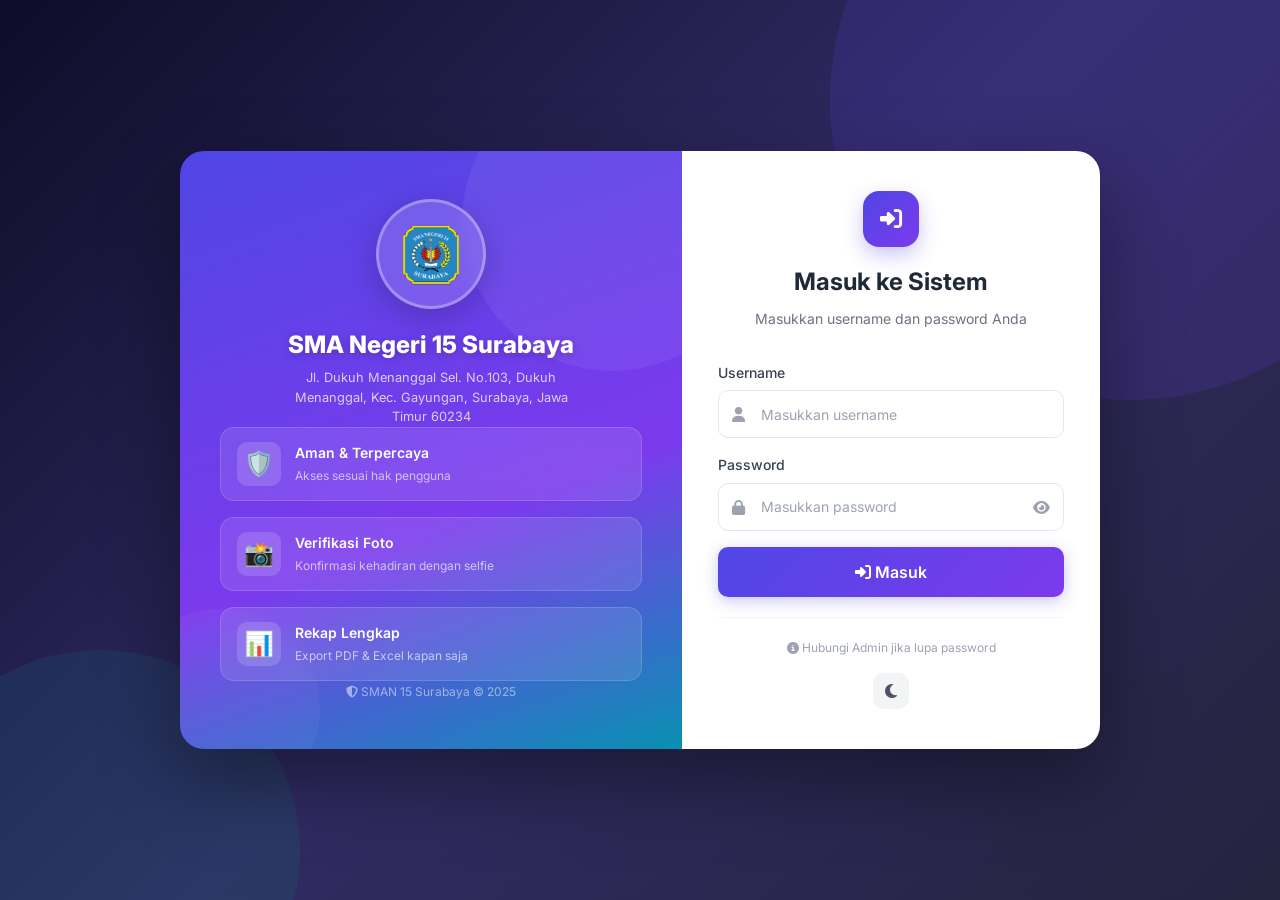
==== commit f0cf5e92: "memperbaiki tampilan dashboard dan hasil export" ====
--- a/index.html
+++ b/index.html
@@ -33,10 +33,10 @@
             <div class="login-school-logo-wrapper">
               <img
                 id="loginLogo"
-                src=""
-                alt="Logo Sekolah"
+                src="assets/img/Logo_Sekolah_Final-SMAN 15 Surabaya.png"
+                alt="Logo SMAN 15 Surabaya"
                 style="
-                  display: none;
+                  display: block;
                   width: 100%;
                   height: 100%;
                   object-fit: contain;
@@ -45,7 +45,7 @@
               />
               <div
                 id="loginLogoDefault"
-                style="font-size: 56px; line-height: 1"
+                style="font-size: 56px; line-height: 1; display: none;"
               >
                 📒
               </div>
@@ -53,10 +53,10 @@
 
             <!-- Nama & Alamat -->
             <h1 class="login-school-name" id="loginNamaSekolah">
-              Jurnal Kelas Digital
+              SMAN 15 Surabaya
             </h1>
             <p class="login-school-address" id="loginAlamatSekolah">
-              Sistem Pencatatan Jurnal Kelas
+              Sistem Jurnal Kelas Digital
             </p>
           </div>
 
@@ -92,7 +92,7 @@
           <!-- Copyright -->
           <div class="login-left-footer">
             <i class="fas fa-shield-halved"></i>
-            Jurnal Kelas Digital &copy; 2025
+            SMAN 15 Surabaya &copy; 2025
           </div>
         </div>
 
